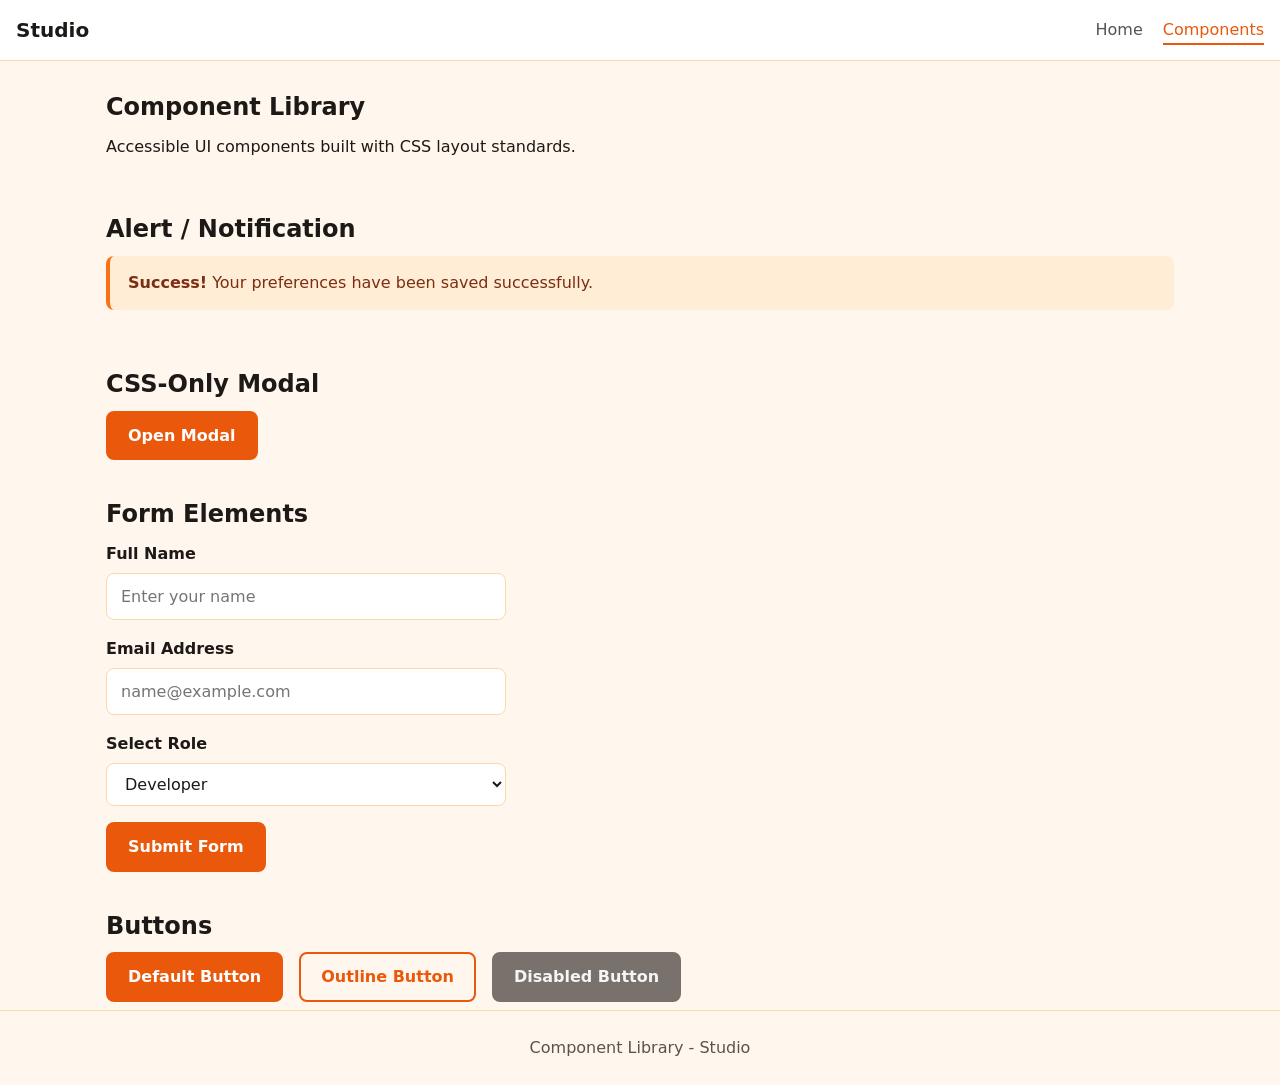
==== components.html @ df6e7932 "Add responsive breakpoints, modal, alert, forms, and dark mode" ====
<!DOCTYPE html>
<html lang="en">
<head>
  <meta charset="UTF-8">
  <meta name="viewport" content="width=device-width, initial-scale=1">
  <title>Studio Component Library</title>
  <link rel="stylesheet" href="styles.css">
</head>
<body>

  <header class="site-header">
    <a class="logo" href="index.html">Studio</a>
    <nav aria-label="Main Navigation">
      <ul>
        <li><a href="index.html">Home</a></li>
        <li><a class="active" href="components.html" aria-current="page">Components</a></li>
      </ul>
    </nav>
  </header>

  <main class="container">
    <section class="section">
      <h1>Component Library</h1>
      <p>Accessible UI components built with CSS layout standards.</p>
    </section>

    <!-- Alert / Notification Component -->
    <section class="section">
      <h2>Alert / Notification</h2>
      <div class="alert" role="status">
        <strong>Success!</strong> Your preferences have been saved successfully.
      </div>
    </section>

    <!-- CSS-Only Modal Trigger & Component -->
    <section class="section">
      <h2>CSS-Only Modal</h2>
      <a class="btn" href="#modal-demo">Open Modal</a>

      <div id="modal-demo" class="overlay" aria-modal="true" role="dialog" aria-labelledby="modal-title">
        <div class="modal-dialog">
          <h3 id="modal-title">CSS Modal Window</h3>
          <p>This modal is fully functional using pure CSS (:target pseudo-class) without JavaScript.</p>
          <a class="btn" href="#">Close Modal</a>
        </div>
      </div>
    </section>

    <!-- Form Elements Component -->
    <section class="section">
      <h2>Form Elements</h2>
      <form style="max-width: 400px;" onsubmit="return false;">
        <div class="form-group">
          <label for="username">Full Name</label>
          <input type="text" id="username" name="username" placeholder="Enter your name" required>
        </div>

        <div class="form-group">
          <label for="email">Email Address</label>
          <input type="email" id="email" name="email" placeholder="name@example.com" required>
        </div>

        <div class="form-group">
          <label for="role">Select Role</label>
          <select id="role" name="role">
            <option value="developer">Developer</option>
            <option value="designer">Designer</option>
            <option value="manager">Manager</option>
          </select>
        </div>

        <button type="submit" class="btn">Submit Form</button>
      </form>
    </section>

    <!-- Buttons -->
    <section class="section">
      <h2>Buttons</h2>
      <div class="row">
        <button class="btn" type="button">Default Button</button>
        <button class="btn btn-outline" type="button">Outline Button</button>
        <button class="btn" type="button" disabled>Disabled Button</button>
      </div>
    </section>
  </main>

  <footer class="site-footer">
    <div class="container">Component Library - Studio</div>
  </footer>

</body>
</html>
---- styles.css ----
/* =========================================
   1. Design System & Accessibility Variables
   ========================================= */
:root {
  --primary: #ea580c;         /* برتقالي قوي لتحقيق التباين العالي */
  --primary-dark: #c2410c;
  --bg: #fff7ed;
  --text: #1c1917;
  --surface: #ffffff;
  --border: #fed7aa;
  --muted: #57534e;          /* لون رمادي غامق لتحقيق معايير التباين */
  --radius: 8px;
  --space: 16px;

  /* ألوان التنبيهات */
  --alert-bg: #ffedd5;
  --alert-border: #f97316;
  --alert-text: #7c2d12;
}

/* دعم الوضع المظلم (Dark Mode Support) */
@media (prefers-color-scheme: dark) {
  :root {
    --primary: #fb923c;
    --primary-dark: #f97316;
    --bg: #0c0a09;
    --text: #f5f5f4;
    --surface: #1c1917;
    --border: #44403c;
    --muted: #d6d3d1;

    --alert-bg: #292524;
    --alert-border: #ea580c;
    --alert-text: #ffedd5;
  }
}

* { 
  box-sizing: border-box; 
}

body {
  margin: 0;
  font-family: system-ui, -apple-system, "Segoe UI", Roboto, sans-serif;
  background: var(--bg);
  color: var(--text);
  line-height: 1.6;
}

h1, h2, h3 { 
  line-height: 1.2; 
  margin: 0 0 0.5em; 
}

p { 
  margin: 0 0 1em; 
}

a { 
  color: var(--primary); 
}

.container { 
  max-width: 1100px; 
  margin: 0 auto; 
  padding: 0 var(--space); 
}

/* =========================================
   2. Header & Navigation (Flexbox)
   ========================================= */
.site-header {
  display: flex;
  justify-content: space-between;
  align-items: center;
  flex-wrap: wrap;
  gap: var(--space);
  padding: 14px var(--space);
  background: var(--surface);
  border-bottom: 1px solid var(--border);
}

.logo { 
  font-weight: 700; 
  font-size: 1.25rem; 
  color: var(--text); 
  text-decoration: none; 
}

.site-header ul { 
  display: flex; 
  gap: 20px; 
  list-style: none; 
  margin: 0; 
  padding: 0; 
}

.site-header a:not(.logo) { 
  text-decoration: none; 
  color: var(--muted); 
  padding: 4px 0; 
}

.site-header a:not(.logo):hover,
.site-header a.active { 
  color: var(--primary); 
  border-bottom: 2px solid var(--primary); 
}

/* =========================================
   3. Buttons & Form Elements
   ========================================= */
.btn {
  display: inline-block;
  padding: 10px 20px;
  font: inherit;
  font-weight: 600;
  color: #ffffff;
  background: var(--primary);
  border: 2px solid var(--primary);
  border-radius: var(--radius);
  text-decoration: none;
  cursor: pointer;
  transition: background .15s, border-color .15s;
}

.btn:hover:not(:disabled),
.btn.is-hover {
  background: var(--primary-dark);
  border-color: var(--primary-dark);
}

.btn:focus-visible,
input:focus-visible,
select:focus-visible { 
  outline: 3px solid var(--primary); 
  outline-offset: 2px; 
}

.btn:disabled {
  background: #78716c;
  border-color: #78716c;
  color: #f5f5f4;
  cursor: not-allowed;
}

.btn-outline { 
  background: transparent; 
  color: var(--primary); 
}

.btn-outline:hover:not(:disabled) { 
  background: var(--primary); 
  color: #ffffff; 
}

/* Form Styling */
.form-group {
  margin-bottom: 16px;
  display: flex;
  flex-direction: column;
  gap: 6px;
}

label {
  font-weight: 600;
  color: var(--text);
}

input[type="text"],
input[type="email"],
select {
  width: 100%;
  padding: 10px 14px;
  font: inherit;
  border: 1px solid var(--border);
  border-radius: var(--radius);
  background: var(--surface);
  color: var(--text);
}

/* =========================================
   4. Component Library: Modal, Alerts, Cards
   ========================================= */
/* Alert Component */
.alert {
  padding: 14px 18px;
  background: var(--alert-bg);
  border-left: 4px solid var(--alert-border);
  color: var(--alert-text);
  border-radius: var(--radius);
  margin-bottom: 20px;
  font-weight: 500;
}

/* CSS-Only Modal Component */
.overlay {
  position: fixed;
  inset: 0;
  background: rgba(0, 0, 0, 0.65);
  display: flex;
  justify-content: center;
  align-items: center;
  opacity: 0;
  pointer-events: none;
  transition: opacity .25s ease;
  z-index: 1000;
}

.overlay:target {
  opacity: 1;
  pointer-events: auto;
}

.modal-dialog {
  background: var(--surface);
  color: var(--text);
  padding: 28px;
  border-radius: 12px;
  max-width: 450px;
  width: 90%;
  box-shadow: 0 10px 25px rgba(0,0,0,0.3);
}

/* Cards & Layout */
.card {
  background: var(--surface);
  border: 1px solid var(--border);
  border-radius: var(--radius);
  padding: 24px;
  box-shadow: 0 1px 3px rgba(0, 0, 0, 0.1);
}

.hero { padding: 64px 0 40px; }
.hero p { max-width: 55ch; color: var(--muted); font-size: 1.125rem; }
.hero .actions { display: flex; gap: 12px; flex-wrap: wrap; margin-top: 24px; }

/* =========================================
   5. Responsive Breakpoints (Grid Layout)
   ========================================= */
/* Default (Mobile-first): Single Column */
.grid {
  display: grid;
  grid-template-columns: 1fr;
  gap: 24px;
  padding-bottom: 48px;
}

/* Tablet Screens (>= 600px): 2 Columns */
@media (min-width: 600px) {
  .grid {
    grid-template-columns: repeat(2, 1fr);
  }
}

/* Desktop Screens (>= 1024px): 3 Columns */
@media (min-width: 1024px) {
  .grid {
    grid-template-columns: repeat(3, 1fr);
  }
  .grid .wide {
    grid-column: 1 / -1;
  }
}

/* Tables & Helpers */
.table-wrap { overflow-x: auto; border: 1px solid var(--border); border-radius: var(--radius); }
table { width: 100%; min-width: 520px; border-collapse: collapse; }
th, td { padding: 12px 16px; text-align: left; }
th { background: var(--primary); color: #ffffff; }
tbody tr:nth-child(even) { background: var(--bg); }
.section { padding: 32px 0 8px; }
.row { display: flex; flex-wrap: wrap; gap: 16px; align-items: center; }
.site-footer { border-top: 1px solid var(--border); padding: 24px 0; color: var(--muted); text-align: center; }
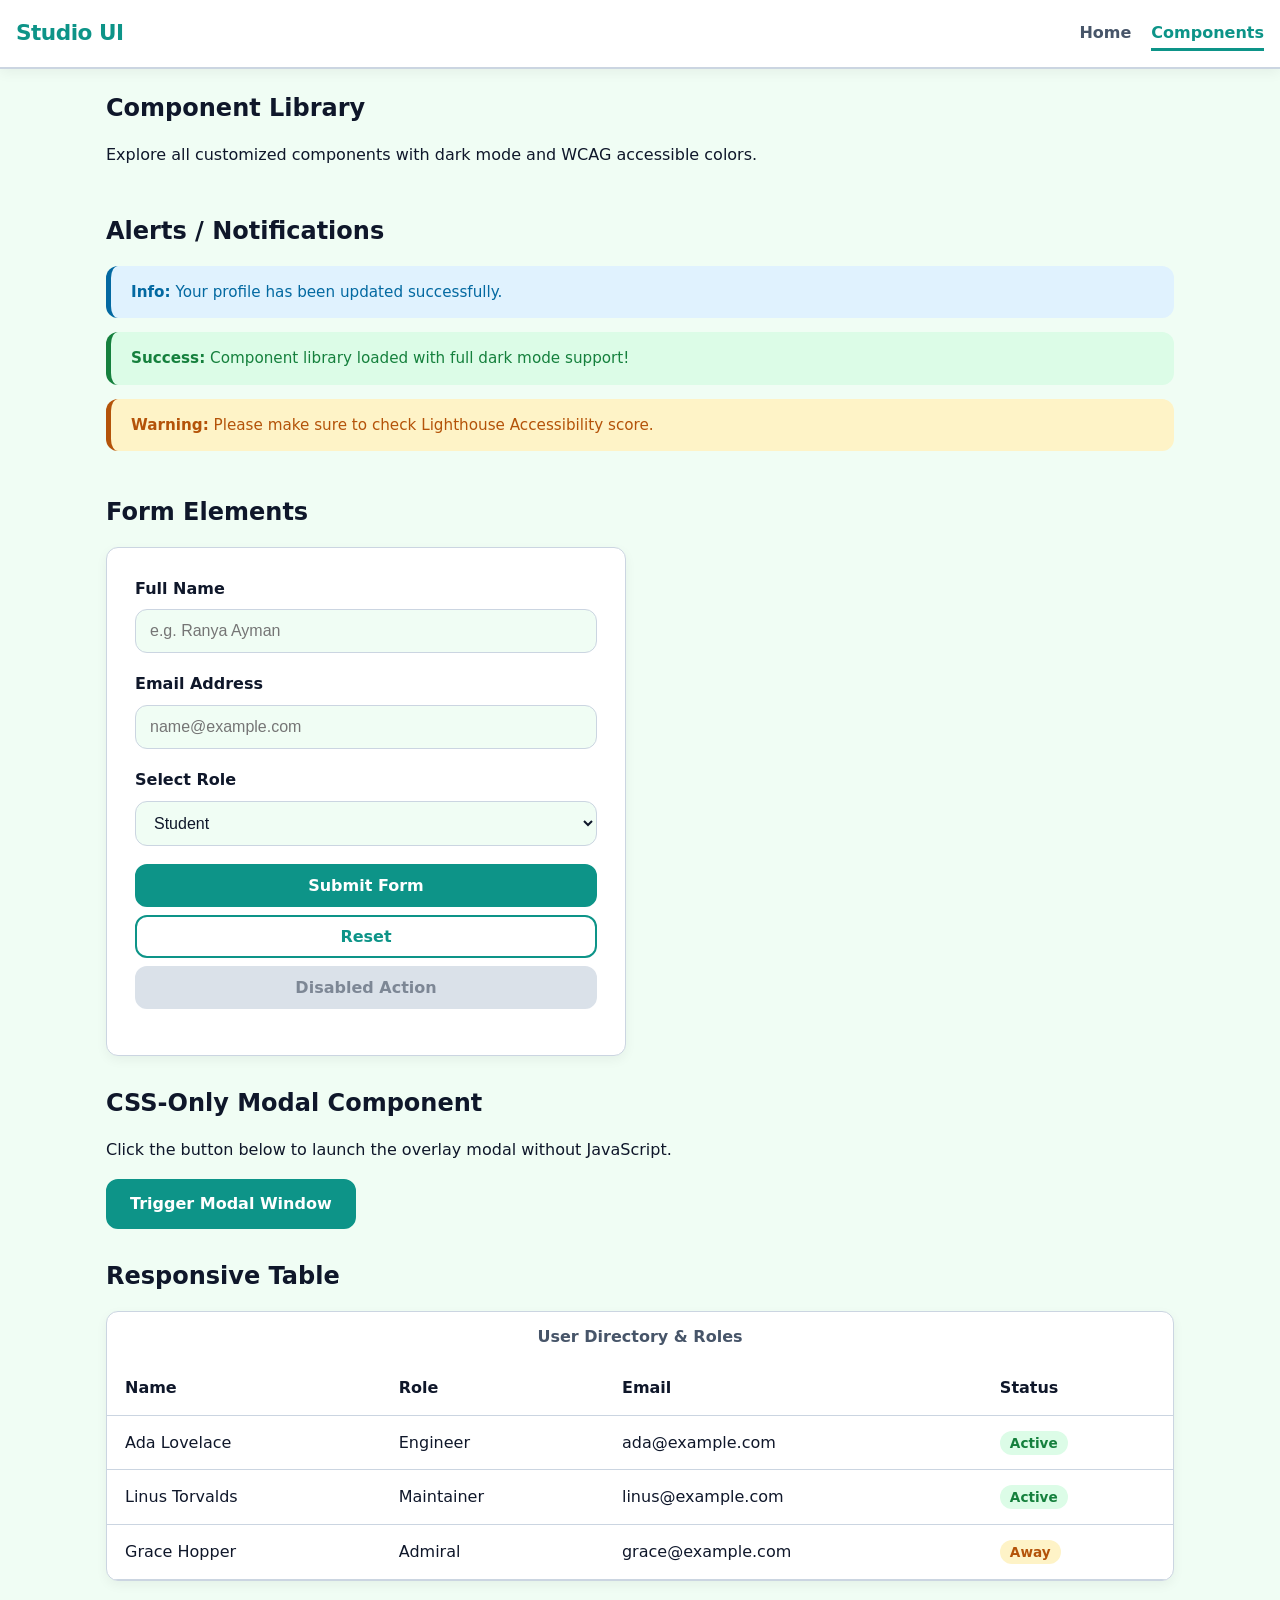
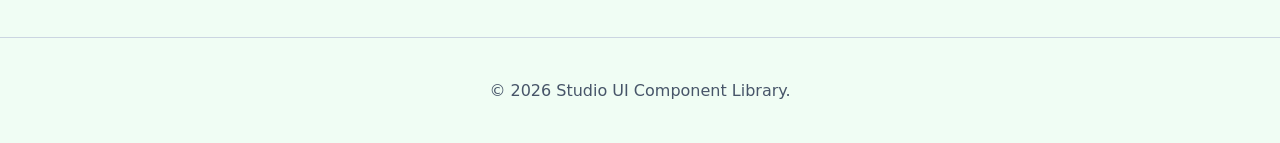
==== commit 0d6db8fa: "Add files via upload" ====
--- a/components.html
+++ b/components.html
@@ -1,92 +1,135 @@
-<!DOCTYPE html>
-<html lang="en">
-<head>
-  <meta charset="UTF-8">
-  <meta name="viewport" content="width=device-width, initial-scale=1">
-  <title>Studio Component Library</title>
-  <link rel="stylesheet" href="styles.css">
-</head>
-<body>
-
-  <header class="site-header">
-    <a class="logo" href="index.html">Studio</a>
-    <nav aria-label="Main Navigation">
-      <ul>
-        <li><a href="index.html">Home</a></li>
-        <li><a class="active" href="components.html" aria-current="page">Components</a></li>
-      </ul>
-    </nav>
-  </header>
-
-  <main class="container">
-    <section class="section">
-      <h1>Component Library</h1>
-      <p>Accessible UI components built with CSS layout standards.</p>
-    </section>
-
-    <!-- Alert / Notification Component -->
-    <section class="section">
-      <h2>Alert / Notification</h2>
-      <div class="alert" role="status">
-        <strong>Success!</strong> Your preferences have been saved successfully.
-      </div>
-    </section>
-
-    <!-- CSS-Only Modal Trigger & Component -->
-    <section class="section">
-      <h2>CSS-Only Modal</h2>
-      <a class="btn" href="#modal-demo">Open Modal</a>
-
-      <div id="modal-demo" class="overlay" aria-modal="true" role="dialog" aria-labelledby="modal-title">
-        <div class="modal-dialog">
-          <h3 id="modal-title">CSS Modal Window</h3>
-          <p>This modal is fully functional using pure CSS (:target pseudo-class) without JavaScript.</p>
-          <a class="btn" href="#">Close Modal</a>
-        </div>
-      </div>
-    </section>
-
-    <!-- Form Elements Component -->
-    <section class="section">
-      <h2>Form Elements</h2>
-      <form style="max-width: 400px;" onsubmit="return false;">
-        <div class="form-group">
-          <label for="username">Full Name</label>
-          <input type="text" id="username" name="username" placeholder="Enter your name" required>
-        </div>
-
-        <div class="form-group">
-          <label for="email">Email Address</label>
-          <input type="email" id="email" name="email" placeholder="name@example.com" required>
-        </div>
-
-        <div class="form-group">
-          <label for="role">Select Role</label>
-          <select id="role" name="role">
-            <option value="developer">Developer</option>
-            <option value="designer">Designer</option>
-            <option value="manager">Manager</option>
-          </select>
-        </div>
-
-        <button type="submit" class="btn">Submit Form</button>
-      </form>
-    </section>
-
-    <!-- Buttons -->
-    <section class="section">
-      <h2>Buttons</h2>
-      <div class="row">
-        <button class="btn" type="button">Default Button</button>
-        <button class="btn btn-outline" type="button">Outline Button</button>
-        <button class="btn" type="button" disabled>Disabled Button</button>
-      </div>
-    </section>
-  </main>
-
-  <footer class="site-footer">
-    <div class="container">Component Library - Studio</div>
-  </footer>
-
-</body>
+<!DOCTYPE html>
+<html lang="en">
+<head>
+  <meta charset="UTF-8">
+  <meta name="viewport" content="width=device-width, initial-scale=1.0">
+  <title>Component Library - Lab 2</title>
+  <link rel="stylesheet" href="styles.css">
+</head>
+<body>
+
+  <!-- Header Navigation -->
+  <header class="site-header">
+    <a class="logo" href="index.html">Studio UI</a>
+    <nav aria-label="Main Navigation">
+      <ul>
+        <li><a href="index.html">Home</a></li>
+        <li><a class="active" href="components.html" aria-current="page">Components</a></li>
+      </ul>
+    </nav>
+  </header>
+
+  <main class="container">
+    <section class="section">
+      <h1>Component Library</h1>
+      <p>Explore all customized components with dark mode and WCAG accessible colors.</p>
+    </section>
+
+    <!-- Alert / Notification Component -->
+    <section class="section">
+      <h2>Alerts / Notifications</h2>
+      <div class="alert alert-info" role="status">
+        <strong>Info:</strong> Your profile has been updated successfully.
+      </div>
+      <div class="alert alert-success" role="status">
+        <strong>Success:</strong> Component library loaded with full dark mode support!
+      </div>
+      <div class="alert alert-warning" role="status">
+        <strong>Warning:</strong> Please make sure to check Lighthouse Accessibility score.
+      </div>
+    </section>
+
+    <!-- Form Elements Component -->
+    <section class="section">
+      <h2>Form Elements</h2>
+      <form class="form-card" action="#" method="get" aria-label="Sample Form">
+        <div class="form-group">
+          <label for="username">Full Name</label>
+          <input type="text" id="username" name="username" placeholder="e.g. Ranya Ayman" required>
+        </div>
+
+        <div class="form-group">
+          <label for="email">Email Address</label>
+          <input type="email" id="email" name="email" placeholder="name@example.com" required>
+        </div>
+
+        <div class="form-group">
+          <label for="role">Select Role</label>
+          <select id="role" name="role">
+            <option value="student">Student</option>
+            <option value="developer">Developer</option>
+            <option value="designer">Designer</option>
+          </select>
+        </div>
+
+        <div class="form-group">
+          <button type="submit" class="btn">Submit Form</button>
+          <button type="reset" class="btn btn-outline">Reset</button>
+          <button type="button" class="btn" disabled>Disabled Action</button>
+        </div>
+      </form>
+    </section>
+
+    <!-- CSS-Only Modal Trigger -->
+    <section class="section">
+      <h2>CSS-Only Modal Component</h2>
+      <p>Click the button below to launch the overlay modal without JavaScript.</p>
+      <a class="btn" href="#component-modal">Trigger Modal Window</a>
+    </section>
+
+    <!-- Responsive Table Component -->
+    <section class="section">
+      <h2>Responsive Table</h2>
+      <div class="table-wrap">
+        <table>
+          <caption>User Directory & Roles</caption>
+          <thead>
+            <tr>
+              <th scope="col">Name</th>
+              <th scope="col">Role</th>
+              <th scope="col">Email</th>
+              <th scope="col">Status</th>
+            </tr>
+          </thead>
+          <tbody>
+            <tr>
+              <td>Ada Lovelace</td>
+              <td>Engineer</td>
+              <td>ada@example.com</td>
+              <td><span class="badge">Active</span></td>
+            </tr>
+            <tr>
+              <td>Linus Torvalds</td>
+              <td>Maintainer</td>
+              <td>linus@example.com</td>
+              <td><span class="badge">Active</span></td>
+            </tr>
+            <tr>
+              <td>Grace Hopper</td>
+              <td>Admiral</td>
+              <td>grace@example.com</td>
+              <td><span class="badge off">Away</span></td>
+            </tr>
+          </tbody>
+        </table>
+      </div>
+    </section>
+  </main>
+
+  <!-- Modal Target -->
+  <div id="component-modal" class="overlay" role="dialog" aria-modal="true" aria-labelledby="comp-modal-title">
+    <div class="dialog">
+      <h2 id="comp-modal-title">Library Modal</h2>
+      <p>This is a purely CSS-based modal window meeting all high-contrast accessibility standards.</p>
+      <a class="btn" href="#">Close Window</a>
+    </div>
+  </div>
+
+  <footer class="site-footer">
+    <div class="container">
+      <p>&copy; 2026 Studio UI Component Library.</p>
+    </div>
+  </footer>
+
+</body>
 </html>
--- a/styles.css
+++ b/styles.css
@@ -1,274 +1,417 @@
-/* =========================================
-   1. Design System & Accessibility Variables
-   ========================================= */
-:root {
-  --primary: #ea580c;         /* برتقالي قوي لتحقيق التباين العالي */
-  --primary-dark: #c2410c;
-  --bg: #fff7ed;
-  --text: #1c1917;
-  --surface: #ffffff;
-  --border: #fed7aa;
-  --muted: #57534e;          /* لون رمادي غامق لتحقيق معايير التباين */
-  --radius: 8px;
-  --space: 16px;
-
-  /* ألوان التنبيهات */
-  --alert-bg: #ffedd5;
-  --alert-border: #f97316;
-  --alert-text: #7c2d12;
-}
-
-/* دعم الوضع المظلم (Dark Mode Support) */
-@media (prefers-color-scheme: dark) {
-  :root {
-    --primary: #fb923c;
-    --primary-dark: #f97316;
-    --bg: #0c0a09;
-    --text: #f5f5f4;
-    --surface: #1c1917;
-    --border: #44403c;
-    --muted: #d6d3d1;
-
-    --alert-bg: #292524;
-    --alert-border: #ea580c;
-    --alert-text: #ffedd5;
-  }
-}
-
-* { 
-  box-sizing: border-box; 
-}
-
-body {
-  margin: 0;
-  font-family: system-ui, -apple-system, "Segoe UI", Roboto, sans-serif;
-  background: var(--bg);
-  color: var(--text);
-  line-height: 1.6;
-}
-
-h1, h2, h3 { 
-  line-height: 1.2; 
-  margin: 0 0 0.5em; 
-}
-
-p { 
-  margin: 0 0 1em; 
-}
-
-a { 
-  color: var(--primary); 
-}
-
-.container { 
-  max-width: 1100px; 
-  margin: 0 auto; 
-  padding: 0 var(--space); 
-}
-
-/* =========================================
-   2. Header & Navigation (Flexbox)
-   ========================================= */
-.site-header {
-  display: flex;
-  justify-content: space-between;
-  align-items: center;
-  flex-wrap: wrap;
-  gap: var(--space);
-  padding: 14px var(--space);
-  background: var(--surface);
-  border-bottom: 1px solid var(--border);
-}
-
-.logo { 
-  font-weight: 700; 
-  font-size: 1.25rem; 
-  color: var(--text); 
-  text-decoration: none; 
-}
-
-.site-header ul { 
-  display: flex; 
-  gap: 20px; 
-  list-style: none; 
-  margin: 0; 
-  padding: 0; 
-}
-
-.site-header a:not(.logo) { 
-  text-decoration: none; 
-  color: var(--muted); 
-  padding: 4px 0; 
-}
-
-.site-header a:not(.logo):hover,
-.site-header a.active { 
-  color: var(--primary); 
-  border-bottom: 2px solid var(--primary); 
-}
-
-/* =========================================
-   3. Buttons & Form Elements
-   ========================================= */
-.btn {
-  display: inline-block;
-  padding: 10px 20px;
-  font: inherit;
-  font-weight: 600;
-  color: #ffffff;
-  background: var(--primary);
-  border: 2px solid var(--primary);
-  border-radius: var(--radius);
-  text-decoration: none;
-  cursor: pointer;
-  transition: background .15s, border-color .15s;
-}
-
-.btn:hover:not(:disabled),
-.btn.is-hover {
-  background: var(--primary-dark);
-  border-color: var(--primary-dark);
-}
-
-.btn:focus-visible,
-input:focus-visible,
-select:focus-visible { 
-  outline: 3px solid var(--primary); 
-  outline-offset: 2px; 
-}
-
-.btn:disabled {
-  background: #78716c;
-  border-color: #78716c;
-  color: #f5f5f4;
-  cursor: not-allowed;
-}
-
-.btn-outline { 
-  background: transparent; 
-  color: var(--primary); 
-}
-
-.btn-outline:hover:not(:disabled) { 
-  background: var(--primary); 
-  color: #ffffff; 
-}
-
-/* Form Styling */
-.form-group {
-  margin-bottom: 16px;
-  display: flex;
-  flex-direction: column;
-  gap: 6px;
-}
-
-label {
-  font-weight: 600;
-  color: var(--text);
-}
-
-input[type="text"],
-input[type="email"],
-select {
-  width: 100%;
-  padding: 10px 14px;
-  font: inherit;
-  border: 1px solid var(--border);
-  border-radius: var(--radius);
-  background: var(--surface);
-  color: var(--text);
-}
-
-/* =========================================
-   4. Component Library: Modal, Alerts, Cards
-   ========================================= */
-/* Alert Component */
-.alert {
-  padding: 14px 18px;
-  background: var(--alert-bg);
-  border-left: 4px solid var(--alert-border);
-  color: var(--alert-text);
-  border-radius: var(--radius);
-  margin-bottom: 20px;
-  font-weight: 500;
-}
-
-/* CSS-Only Modal Component */
-.overlay {
-  position: fixed;
-  inset: 0;
-  background: rgba(0, 0, 0, 0.65);
-  display: flex;
-  justify-content: center;
-  align-items: center;
-  opacity: 0;
-  pointer-events: none;
-  transition: opacity .25s ease;
-  z-index: 1000;
-}
-
-.overlay:target {
-  opacity: 1;
-  pointer-events: auto;
-}
-
-.modal-dialog {
-  background: var(--surface);
-  color: var(--text);
-  padding: 28px;
-  border-radius: 12px;
-  max-width: 450px;
-  width: 90%;
-  box-shadow: 0 10px 25px rgba(0,0,0,0.3);
-}
-
-/* Cards & Layout */
-.card {
-  background: var(--surface);
-  border: 1px solid var(--border);
-  border-radius: var(--radius);
-  padding: 24px;
-  box-shadow: 0 1px 3px rgba(0, 0, 0, 0.1);
-}
-
-.hero { padding: 64px 0 40px; }
-.hero p { max-width: 55ch; color: var(--muted); font-size: 1.125rem; }
-.hero .actions { display: flex; gap: 12px; flex-wrap: wrap; margin-top: 24px; }
-
-/* =========================================
-   5. Responsive Breakpoints (Grid Layout)
-   ========================================= */
-/* Default (Mobile-first): Single Column */
-.grid {
-  display: grid;
-  grid-template-columns: 1fr;
-  gap: 24px;
-  padding-bottom: 48px;
-}
-
-/* Tablet Screens (>= 600px): 2 Columns */
-@media (min-width: 600px) {
-  .grid {
-    grid-template-columns: repeat(2, 1fr);
-  }
-}
-
-/* Desktop Screens (>= 1024px): 3 Columns */
-@media (min-width: 1024px) {
-  .grid {
-    grid-template-columns: repeat(3, 1fr);
-  }
-  .grid .wide {
-    grid-column: 1 / -1;
-  }
-}
-
-/* Tables & Helpers */
-.table-wrap { overflow-x: auto; border: 1px solid var(--border); border-radius: var(--radius); }
-table { width: 100%; min-width: 520px; border-collapse: collapse; }
-th, td { padding: 12px 16px; text-align: left; }
-th { background: var(--primary); color: #ffffff; }
-tbody tr:nth-child(even) { background: var(--bg); }
-.section { padding: 32px 0 8px; }
-.row { display: flex; flex-wrap: wrap; gap: 16px; align-items: center; }
-.site-footer { border-top: 1px solid var(--border); padding: 24px 0; color: var(--muted); text-align: center; }+/* ==========================================================================
+   1. DESIGN SYSTEM & COLOR PALETTES (CSS Variables)
+   ========================================================================== */
+
+/* 🎨 LIGHT MODE: باليتة مبهجة وملونة (Teal + Purple Gradient Feel) */
+:root {
+  color-scheme: light dark;
+
+  /* الألوان الأساسية - ملونة وحيوية */
+  --primary: #0d9488;          /* لون تركواز غني ومريح للعين */
+  --primary-hover: #0f766e;    /* درجة أغمق للـ Hover */
+  --accent: #7c3aed;           /* لون بنفسجي كمكمل حيوي */
+  
+  /* الخلفيات والكروت */
+  --bg: #f0fdf4;               /* خلفية فاتحة بدرجة نعناع هادئة */
+  --surface: #ffffff;          /* خلفية الكروت والهيدر - أبيض ناصع */
+  --text: #0f172a;             /* كحلي غامق جداً للنصوص لمنع إجهاد العين */
+  --muted: #475569;            /* رمادي نصوص فرعية */
+  --border: #cbd5e1;           /* حدود ناعمة */
+  --focus-ring: #2563eb;       /* إطار تركيز أزرق وواضح */
+
+  /* ألوان التنبيهات (Alerts) */
+  --alert-info-bg: #e0f2fe;
+  --alert-info-text: #0369a1;
+  --alert-success-bg: #dcfce7;
+  --alert-success-text: #15803d;
+  --alert-warning-bg: #fef3c7;
+  --alert-warning-text: #b45309;
+
+  /* المتغيرات الهيكلية */
+  --radius: 12px;
+  --space: 16px;
+  --font-base: system-ui, -apple-system, BlinkMacSystemFont, "Segoe UI", Roboto, sans-serif;
+  --shadow: 0 4px 12px rgba(0, 0, 0, 0.05);
+}
+
+/* 🌑 DARK MODE: باليتة داكنة وفخمة جداً (Deep Slate / Dark Navy) */
+@media (prefers-color-scheme: dark) {
+  :root {
+    /* الألوان الأساسية في الداكن - تركواز وبنفسجي مضيء */
+    --primary: #2dd4bf;
+    --primary-hover: #5eead4;
+    --accent: #a78bfa;
+
+    /* الخلفيات والكروت - غامق عميق */
+    --bg: #0b0f19;              /* خلفية كحلية غامقة جداً شبه سودة */
+    --surface: #151c2c;         /* كروت بدرجة كحلي داكن راقي */
+    --text: #f8fafc;            /* نص أبيض ناصع وواضح */
+    --muted: #94a3b8;           /* رمادي فاتح للنصوص الفرعية */
+    --border: #283548;          /* حدود داكنة متناسقة */
+    --focus-ring: #2dd4bf;
+
+    /* ألوان التنبيهات في الوضع المظلم */
+    --alert-info-bg: #075985;
+    --alert-info-text: #e0f2fe;
+    --alert-success-bg: #166534;
+    --alert-success-text: #dcfce7;
+    --alert-warning-bg: #854d0e;
+    --alert-warning-text: #fef3c7;
+
+    --shadow: 0 4px 16px rgba(0, 0, 0, 0.3);
+  }
+}
+
+/* ==========================================================================
+   2. GLOBAL RESET & ACCESSIBILITY BASE
+   ========================================================================== */
+* {
+  box-sizing: border-box;
+}
+
+body {
+  margin: 0;
+  font-family: var(--font-base);
+  background-color: var(--bg);
+  color: var(--text);
+  line-height: 1.6;
+  transition: background-color 0.3s, color 0.3s;
+}
+
+h1, h2, h3 {
+  line-height: 1.25;
+  color: var(--text);
+  margin-top: 0;
+}
+
+a {
+  color: var(--primary);
+  text-decoration-thickness: 2px;
+}
+
+/* دعم إمكانية الوصول والتنقل بـ Keyboard Focus */
+a:focus-visible,
+button:focus-visible,
+input:focus-visible,
+select:focus-visible {
+  outline: 3px solid var(--focus-ring);
+  outline-offset: 3px;
+}
+
+.container {
+  max-width: 1100px;
+  margin: 0 auto;
+  padding: 0 var(--space);
+}
+
+/* ==========================================================================
+   3. NAVIGATION HEADER (Flexbox Layout)
+   ========================================================================== */
+.site-header {
+  display: flex;
+  justify-content: space-between;
+  align-items: center;
+  flex-wrap: wrap;
+  padding: 16px var(--space);
+  background-color: var(--surface);
+  border-bottom: 2px solid var(--border);
+  box-shadow: var(--shadow);
+}
+
+.logo {
+  font-size: 1.35rem;
+  font-weight: 800;
+  color: var(--primary);
+  text-decoration: none;
+  letter-spacing: -0.5px;
+}
+
+.site-header ul {
+  display: flex;
+  gap: 20px;
+  list-style: none;
+  margin: 0;
+  padding: 0;
+}
+
+.site-header a:not(.logo) {
+  text-decoration: none;
+  color: var(--muted);
+  font-weight: 600;
+  padding: 6px 0;
+  transition: color 0.2s;
+}
+
+.site-header a:not(.logo):hover,
+.site-header a.active {
+  color: var(--primary);
+  border-bottom: 3px solid var(--primary);
+}
+
+/* ==========================================================================
+   4. HERO SECTION & LAYOUT BREAKPOINTS (Mobile: 1col, Tablet: 2col, Desktop: 3col)
+   ========================================================================== */
+.hero {
+  padding: 48px 0 24px;
+}
+
+.hero h1 {
+  font-size: 2.25rem;
+  background: linear-gradient(135deg, var(--primary), var(--accent));
+  -webkit-background-clip: text;
+  -webkit-text-fill-color: transparent;
+  margin-bottom: 12px;
+}
+
+.hero p {
+  font-size: 1.15rem;
+  color: var(--muted);
+  max-width: 65ch;
+}
+
+.hero .actions {
+  display: flex;
+  gap: 12px;
+  flex-wrap: wrap;
+  margin-top: 20px;
+}
+
+/* Grid Layout with Breakpoints */
+.grid {
+  display: grid;
+  grid-template-columns: 1fr; /* Mobile Default (1 العمود) */
+  gap: 24px;
+  padding: 24px 0 48px;
+}
+
+/* Tablet (عمودين - 2 Columns) */
+@media (min-width: 600px) {
+  .grid {
+    grid-template-columns: repeat(2, 1fr);
+  }
+}
+
+/* Desktop (3 أعمدة - 3 Columns) */
+@media (min-width: 1024px) {
+  .grid {
+    grid-template-columns: repeat(3, 1fr);
+  }
+}
+
+.grid .wide {
+  grid-column: 1 / -1;
+}
+
+/* ==========================================================================
+   5. COMPONENTS (Cards, Buttons, Form, Alerts, Modal, Table)
+   ========================================================================== */
+
+/* Cards */
+.card {
+  background-color: var(--surface);
+  border: 1px solid var(--border);
+  border-radius: var(--radius);
+  padding: 24px;
+  box-shadow: var(--shadow);
+  transition: transform 0.2s, box-shadow 0.2s;
+}
+
+.card:hover {
+  transform: translateY(-3px);
+}
+
+.card p {
+  color: var(--muted);
+}
+
+/* Buttons */
+.btn {
+  display: inline-block;
+  padding: 10px 22px;
+  font-family: inherit;
+  font-size: 1rem;
+  font-weight: 700;
+  color: #ffffff;
+  background-color: var(--primary);
+  border: 2px solid var(--primary);
+  border-radius: var(--radius);
+  text-decoration: none;
+  cursor: pointer;
+  transition: all 0.2s ease;
+}
+
+/* تحسين تباين النص داخل الأزرار في الداكن لضمان Accessibility high score */
+@media (prefers-color-scheme: dark) {
+  .btn {
+    color: #0b0f19;
+  }
+}
+
+.btn:hover:not(:disabled) {
+  background-color: var(--primary-hover);
+  border-color: var(--primary-hover);
+  transform: translateY(-1px);
+}
+
+.btn:disabled {
+  background-color: var(--border);
+  border-color: var(--border);
+  color: var(--muted);
+  cursor: not-allowed;
+  opacity: 0.7;
+}
+
+.btn-outline {
+  background-color: transparent;
+  color: var(--primary);
+}
+
+.btn-outline:hover:not(:disabled) {
+  background-color: var(--primary);
+  color: #ffffff;
+}
+
+@media (prefers-color-scheme: dark) {
+  .btn-outline:hover:not(:disabled) {
+    color: #0b0f19;
+  }
+}
+
+/* Form Elements */
+.form-card {
+  background-color: var(--surface);
+  padding: 28px;
+  border: 1px solid var(--border);
+  border-radius: var(--radius);
+  max-width: 520px;
+  box-shadow: var(--shadow);
+}
+
+.form-group {
+  margin-bottom: 18px;
+  display: flex;
+  flex-direction: column;
+  gap: 8px;
+}
+
+.form-group label {
+  font-weight: 700;
+  color: var(--text);
+}
+
+.form-group input,
+.form-group select {
+  padding: 12px 14px;
+  border: 1px solid var(--border);
+  border-radius: var(--radius);
+  background-color: var(--bg);
+  color: var(--text);
+  font-size: 1rem;
+}
+
+/* Alert / Notification Component */
+.alert {
+  padding: 14px 20px;
+  border-radius: var(--radius);
+  margin-bottom: 14px;
+  border-left: 5px solid currentColor;
+  font-size: 0.95rem;
+  font-weight: 500;
+}
+
+.alert-info { background-color: var(--alert-info-bg); color: var(--alert-info-text); }
+.alert-success { background-color: var(--alert-success-bg); color: var(--alert-success-text); }
+.alert-warning { background-color: var(--alert-warning-bg); color: var(--alert-warning-text); }
+
+/* CSS-Only Modal Component (:target) */
+.overlay {
+  position: fixed;
+  inset: 0;
+  background-color: rgba(0, 0, 0, 0.75);
+  display: flex;
+  justify-content: center;
+  align-items: center;
+  opacity: 0;
+  pointer-events: none;
+  transition: opacity 0.25s ease;
+  padding: 16px;
+  z-index: 1000;
+}
+
+.overlay:target {
+  opacity: 1;
+  pointer-events: auto;
+}
+
+.dialog {
+  background-color: var(--surface);
+  padding: 28px;
+  border-radius: var(--radius);
+  max-width: 460px;
+  width: 100%;
+  border: 1px solid var(--border);
+  box-shadow: var(--shadow);
+}
+
+/* Responsive Table Component */
+.table-wrap {
+  overflow-x: auto;
+  border: 1px solid var(--border);
+  border-radius: var(--radius);
+  background-color: var(--surface);
+  box-shadow: var(--shadow);
+}
+
+table {
+  width: 100%;
+  border-collapse: collapse;
+  text-align: left;
+}
+
+caption {
+  padding: 12px;
+  font-weight: 700;
+  color: var(--muted);
+}
+
+th, td {
+  padding: 14px 18px;
+  border-bottom: 1px solid var(--border);
+}
+
+th {
+  background-color: var(--surface);
+  color: var(--text);
+  font-weight: 700;
+}
+
+tbody tr:hover {
+  background-color: var(--bg);
+}
+
+.badge {
+  padding: 4px 10px;
+  border-radius: 999px;
+  font-size: 0.85rem;
+  font-weight: 700;
+  background-color: var(--alert-success-bg);
+  color: var(--alert-success-text);
+}
+
+.badge.off {
+  background-color: var(--alert-warning-bg);
+  color: var(--alert-warning-text);
+}
+
+/* Footer */
+.site-footer {
+  margin-top: 48px;
+  padding: 24px 0;
+  border-top: 1px solid var(--border);
+  text-align: center;
+  color: var(--muted);
+}
+
+.section {
+  padding: 24px 0 8px;
+}
